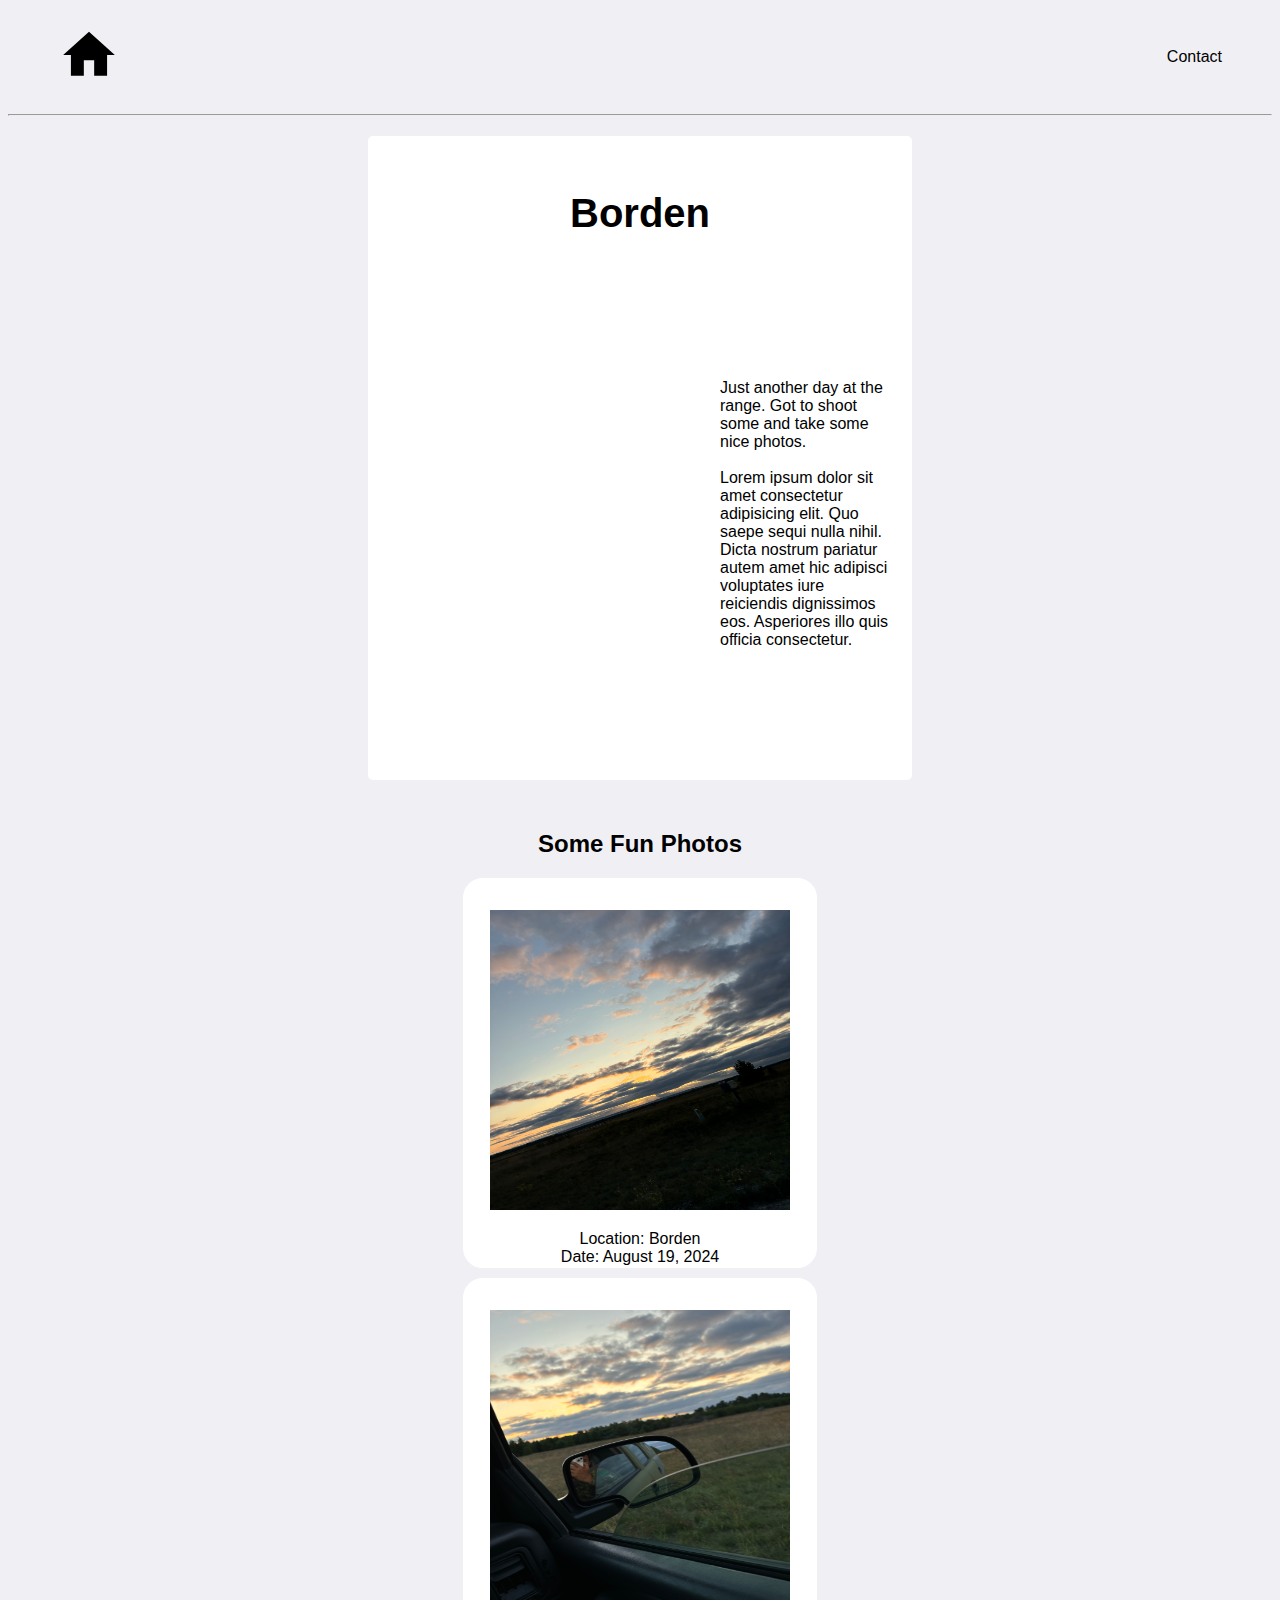
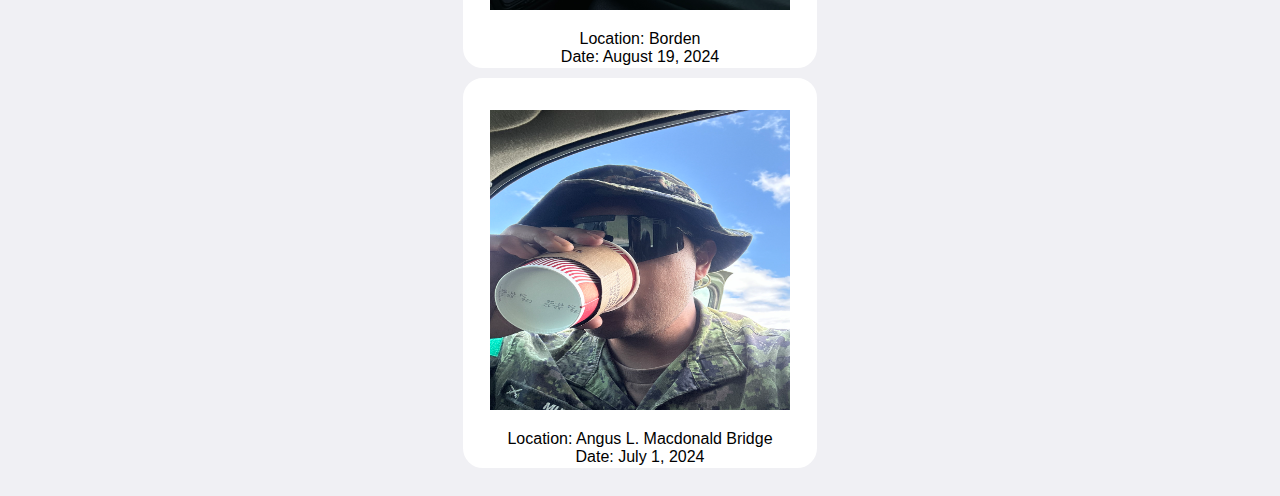
==== borden.html @ 36e0e9d4 "Adding more content" ====
<!DOCTYPE html>
<html lang="en">
<head>
    <meta charset="UTF-8">
    <meta name="viewport" content="width=device-width, initial-scale=1.0">
    <title>Halifax</title>
    <link rel="stylesheet" href="resources/css/main.css">
</head>
<nav>
    <ul>
        <a href="index.html"><img class="logo" src="resources/images/home.svg" alt="nothing"></a>
    </ul>
    <ul>
        <a class="contact" href="contact.html"><li>Contact</li></a>
    </ul>
</nav>
<hr>
<body>
    <div class="card">
        <h2 style="font-size: 40px;">Borden</h2>
        <div class="picture-text">
            <div class="center-image">
                <img class="city-image" src="resources/images/standing_in_forrest.JPG" alt="">
            </div>
                <p class="image-text">
                    Just another day at the range. Got to shoot some and take some nice photos.
                    <br>
                    <br>
                    Lorem ipsum dolor sit amet consectetur adipisicing elit. Quo saepe sequi nulla nihil. 
                    Dicta nostrum pariatur autem amet hic adipisci voluptates iure reiciendis dignissimos eos. 
                    Asperiores illo quis officia consectetur.
                </p>
        </div>
    </div>
    <div class="centre">
        <div class="photos-card">
            <h2 style="margin:auto">Some Fun Photos</h2>
            <div class="image-carousel">
                
                <div class="photo">
                    <img class="slider-image" src="resources/images/borden-scenery.jpg" alt="">
                    <p class="caption">Location: Borden</p>
                    <p class="caption">Date: August 19, 2024</p>
                </div>
    
                <div class="photo">
                    <img class="slider-image" src="resources/images/driving_milcot.jpg" alt="">
                    <p class="caption">Location: Borden</p>
                    <p class="caption">Date: August 19, 2024</p>
                </div>
    
                <div class="photo">
                    <img class="slider-image" src="resources/images/drinking_tims.jpg" alt="">
                    <p class="caption">Location: Angus L. Macdonald Bridge</p>
                    <p class="caption">Date: July 1, 2024</p>
                </div>
    
            </div>
        </div>
    </div>


</body>
</html>
---- resources/css/main.css ----
html{
    font-family:'Segoe UI', Tahoma, Geneva, Verdana, sans-serif;
    font-size: 16px;
    background-color: #f0f0f4;
}
.column-link{
    text-decoration: none;
    color: black;
}

.contact{
    color: black;
    text-decoration: none;
}

.contact:hover{
    text-decoration: underline;
}


nav{
    margin-right: 50px;
    margin-left: 50px;
    display: flex;
    justify-content: space-between;
    align-items: center;
}

.logo{
    width: 62px;
}

nav ul{
    display: flex;
    padding: 0; 
    list-style: none;
    justify-content: space-between;
}

.welcome-text{
    background-color: rgb(0, 0, 0);
    opacity: 0.7;
}

.welcome-banner{

    color: rgb(255, 255, 255);
    background-image: url("../../resources/images/staring_at_ocean.JPG");
    background-position: center;
    background-size: cover;
    background-repeat: no-repeat;
    height: 30rem; 
    display: flex; 
    justify-content: center;
    text-align: center;
    flex-direction: column;
    margin: auto; 
    max-width: 1073px;
}

.about{
    display: flex;
    flex-direction: column;
    justify-content: center;
    align-items: center;
    max-width: 600px;
    min-width: 200px;
    margin: auto; 
}
.columns{
    display: grid; 
    grid-template-columns: repeat(3,1fr);
    margin: auto;
    max-width: 1000px
}

.images{
    display: flex; 
    justify-content: center;
    margin: auto; 
}

.image-container {
    overflow: hidden; 
    margin: 10px; 
}

.image-container img {
    max-width: 100%; 
    height: auto; 
    display: block; 
}
.col{
    background-color: #ffffff;
    display: flex; 
    flex-direction: column;
    justify-content: center;
    align-items: center;
    text-align: center;
    border: 2px #ffffff solid; 
    border-radius: 20px;
    margin: 20px 20px;
    padding: 10px 10px;
    transition: transform 2s ease, box-shadow 0.3s ease;
}

.col:hover{
    box-shadow: 10px 10px 5px rgb(62, 60, 60);
    transform: scale(1);
    
}
.photo:hover{
    box-shadow: 10px 10px 5px rgb(62, 60, 60);
    transform: scale(1);
}

.card{
    margin-top: 20px;
    margin-left: auto;
    margin-right: auto;
    display: flex;
    flex-direction: column;
    align-items: center;
    border-radius: 5px;
    width: 500px;
    height: 600px;
    padding:20px 20px 20px 20px;
    background-color: #ffffff;
    border: 2px solid #ffffff
}

.picture-text{
    display: grid;
    grid-template-columns: repeat(2, 1fr);
    margin: auto;
}
.home-page-images{
    height: auto;
    width: 600px;
    height: 80px;
}

.center-image {
    display: flex;
    margin-right: 30px;
}

.city-image{
    width:300px;
    margin: auto;
}

.image-text{
    margin: auto;
}

.photos-card{
    display: flex;
    flex-direction: column;
    margin-top: 50px;

    width:1500px;
}
.image-carousel{
    display: flex; 
    justify-content: center;
    margin-top: 10px;
    margin-bottom: 20px;
}

.slider-image{
    height: 300px;
    width: 300px;
    margin: auto;
    display: flex;
    flex-direction: column;
    padding:20px 20px 20px 20px
    
}
.photo{
    display: flex;
    flex-direction: column;
    justify-content: center;
    border-radius: 20px;
    margin: auto;
    background-color: #ffffff;
    border: 2px solid #ffffff;
    transition: transform 2s ease, box-shadow 0.3s ease;
}

.caption{
    margin: auto;
}
.centre{
    display: flex;
    justify-content: center;
}

@media only screen and (max-width: 800px) {
    .about{
        margin-right: 50px;
        margin-left: 30px;
    }

    .columns{
        display: flex;
        flex-direction: column;
    }

    .card{
        width: 300px;
        height: 700px;
    }
    .picture-text{
        display: flex;
        flex-direction: column; 
    }
}

@media only screen and (max-width: 1400px){
    .image-carousel{
        display: flex;
        flex-direction: column;
    }

    .photo{
        width: 350px;
        margin: auto;
        margin-top: 10px;
    }
    .slider-image{
        margin: auto;
        margin-top: 10px;
    }
}
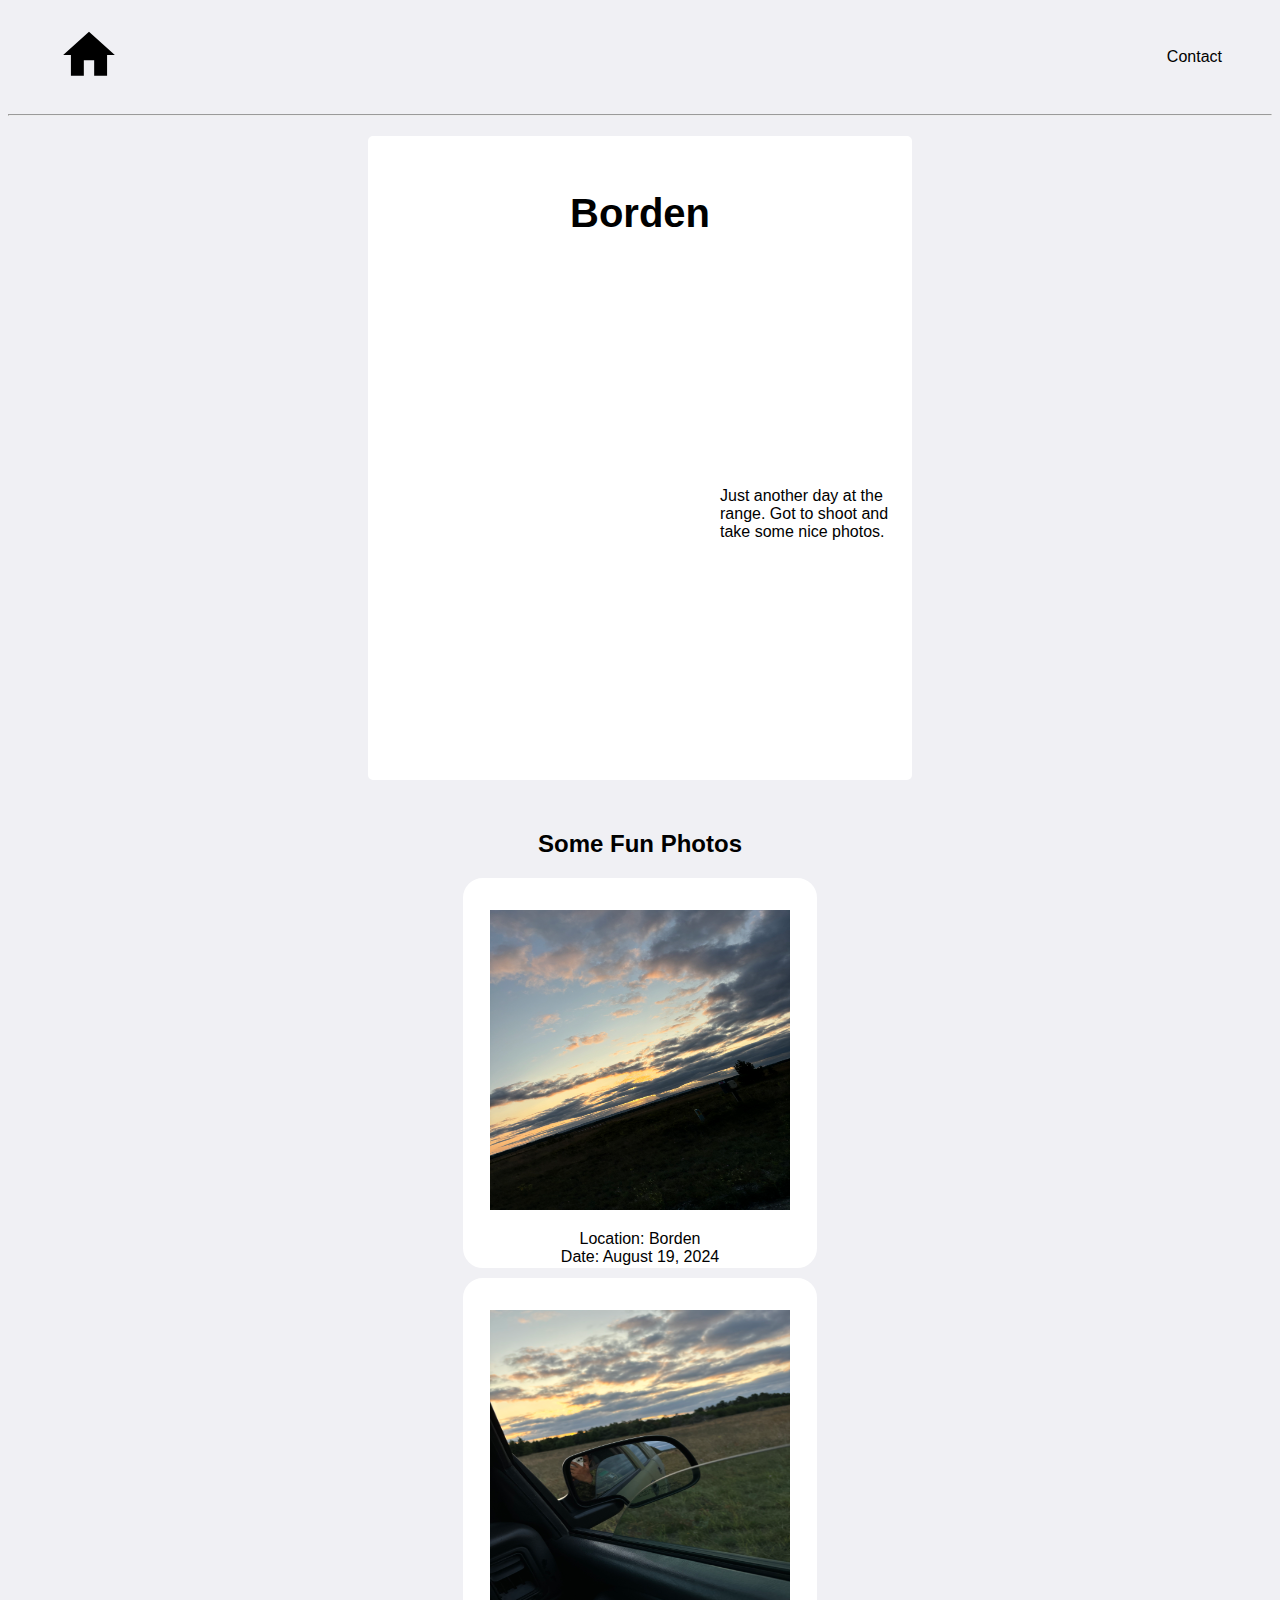
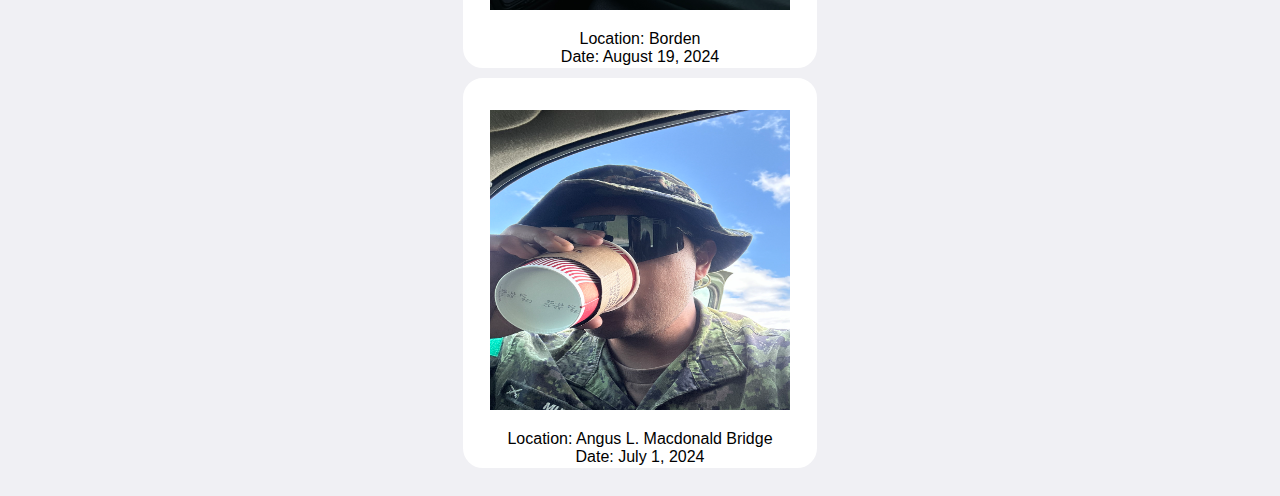
==== commit 5829771f: "fixing typos" ====
--- a/borden.html
+++ b/borden.html
@@ -23,12 +23,7 @@
                 <img class="city-image" src="resources/images/standing_in_forrest.JPG" alt="">
             </div>
                 <p class="image-text">
-                    Just another day at the range. Got to shoot some and take some nice photos.
-                    <br>
-                    <br>
-                    Lorem ipsum dolor sit amet consectetur adipisicing elit. Quo saepe sequi nulla nihil. 
-                    Dicta nostrum pariatur autem amet hic adipisci voluptates iure reiciendis dignissimos eos. 
-                    Asperiores illo quis officia consectetur.
+                    Just another day at the range. Got to shoot and take some nice photos.
                 </p>
         </div>
     </div>
--- a/resources/css/main.css
+++ b/resources/css/main.css
@@ -216,6 +216,13 @@
         flex-direction: column; 
     }
 }
+.coming-soon {
+    display: flex;
+    justify-content: center;
+    align-items: center;
+    border: 1px solid black;
+    height: 100vh;
+}
 
 @media only screen and (max-width: 1400px){
     .image-carousel{
